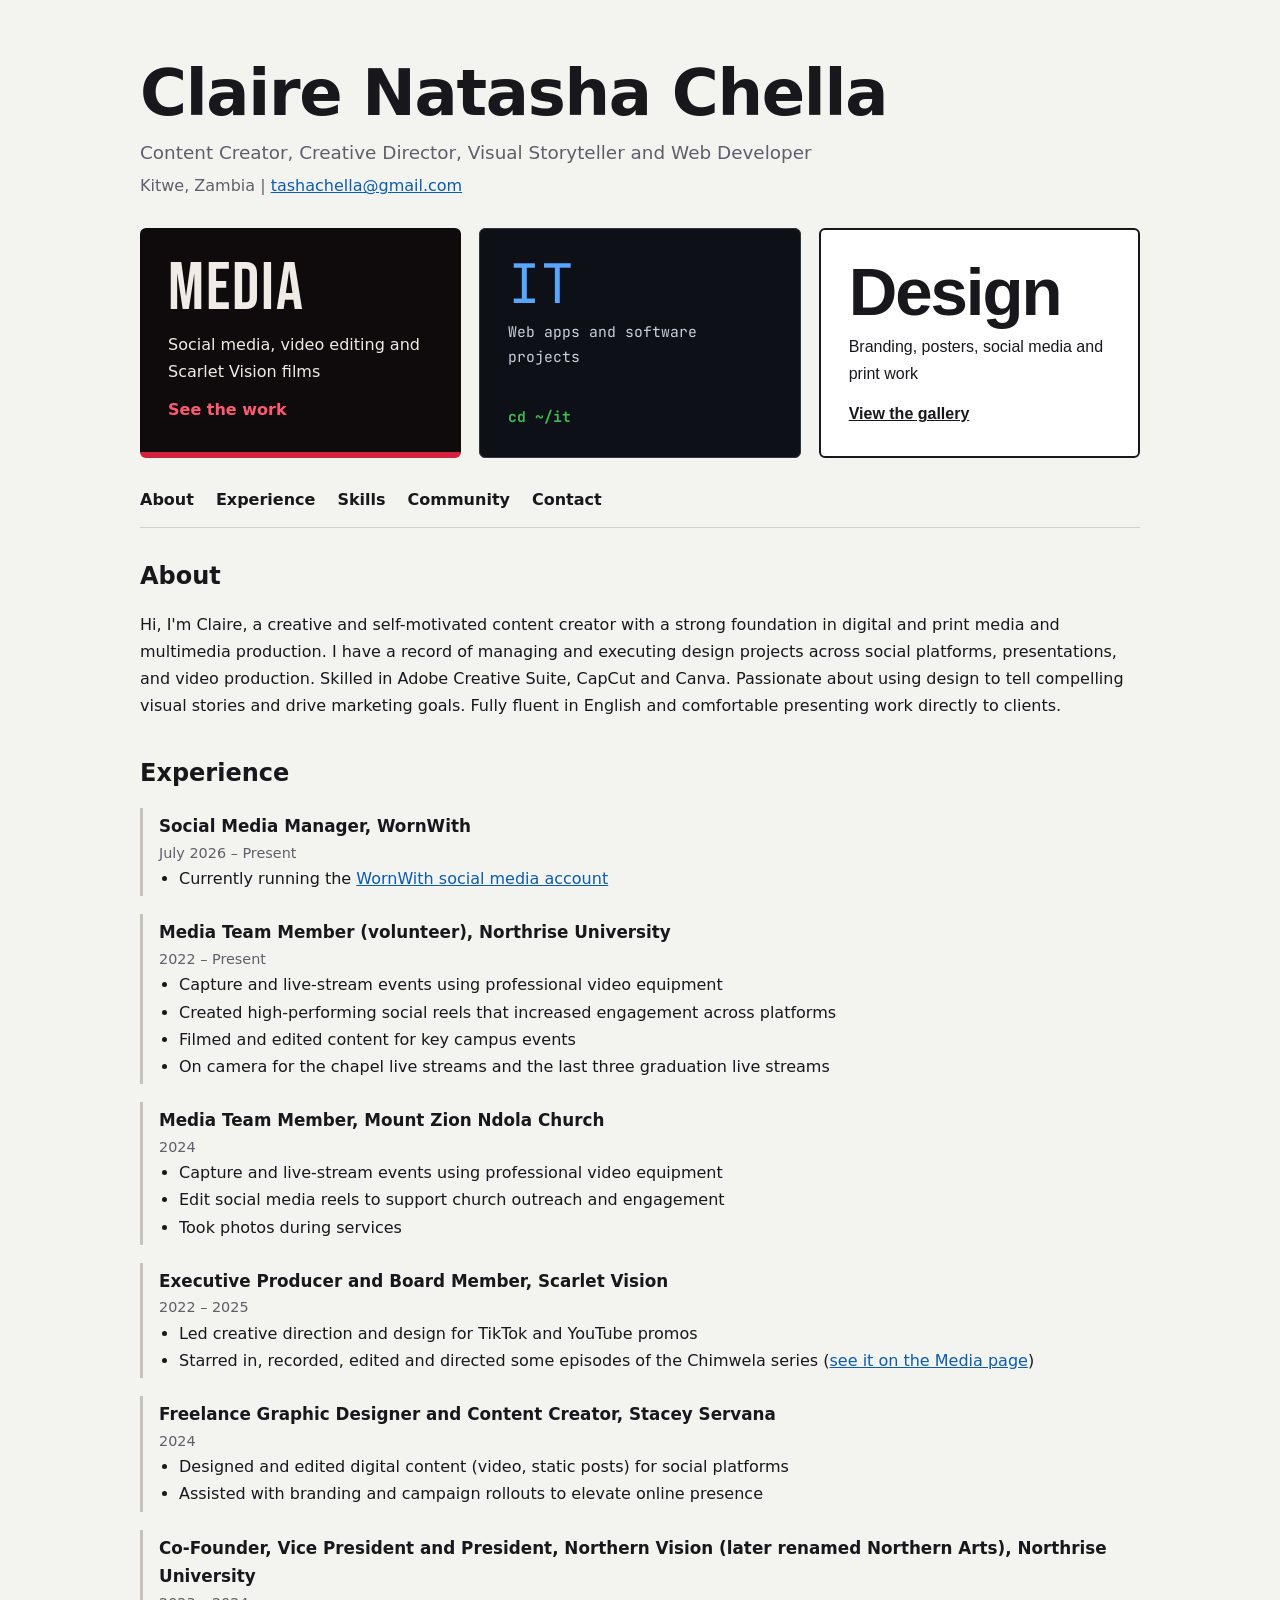
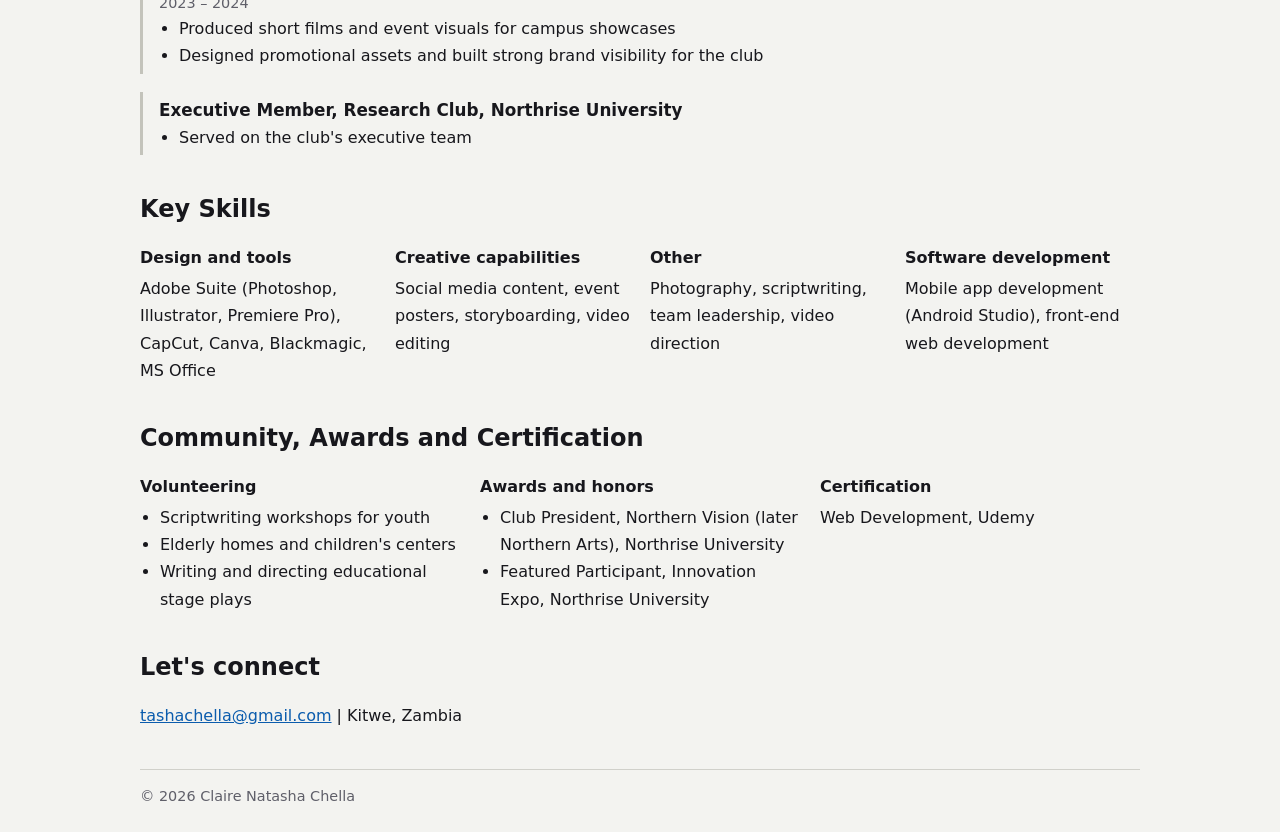
==== index.html @ 5e36069e "Add files via upload" ====
<!DOCTYPE html>
<html lang="en">
<head>
<meta charset="UTF-8">
<meta name="viewport" content="width=device-width, initial-scale=1.0">
<title>Claire Natasha Chella | Portfolio</title>
<meta name="description" content="Portfolio of Claire Natasha Chella, content creator, creative director and web developer based in Kitwe, Zambia.">
<link rel="preconnect" href="https://fonts.googleapis.com"><link rel="preconnect" href="https://fonts.gstatic.com" crossorigin>
<link href="https://fonts.googleapis.com/css2?family=Bebas+Neue&family=JetBrains+Mono:wght@500&display=swap" rel="stylesheet">
<link rel="stylesheet" href="style.css">
</head>
<body>
<main>
<header class="intro">
  <img class="portrait" src="claire-home.jpg" alt="Photo of Claire Natasha Chella" width="170" height="170" onerror="this.style.display='none'">
  <div>
  <h1>Claire Natasha Chella</h1>
  <p class="role">Content Creator, Creative Director, Visual Storyteller and Web Developer</p>
  <p>Kitwe, Zambia | <a href="mailto:tashachella@gmail.com">tashachella@gmail.com</a></p>
</div>
</header>

<div class="doors">
  <a class="door media" href="media.html">
    <span class="d-title">Media</span>
    <span>Social media, video editing and Scarlet Vision films</span>
    <span class="go">See the work</span>
  </a>
  <a class="door it" href="it.html">
    <span class="d-title">IT</span>
    <span>Web apps and software projects</span>
    <span class="go">cd ~/it</span>
  </a>
  <a class="door design" href="design.html">
    <span class="d-title">Design</span>
    <span>Branding, posters, social media and print work</span>
    <span class="go">View the gallery</span>
  </a>
</div>

<nav><a href="#about">About</a><a href="#experience">Experience</a><a href="#skills">Skills</a><a href="#more">Community</a><a href="#contact">Contact</a></nav>

<section id="about">
  <h2>About</h2>
  <p>Hi, I'm Claire, a creative and self-motivated content creator with a strong foundation in digital and print media and multimedia production. I have a record of managing and executing design projects across social platforms, presentations, and video production. Skilled in Adobe Creative Suite, CapCut and Canva. Passionate about using design to tell compelling visual stories and drive marketing goals. Fully fluent in English and comfortable presenting work directly to clients.</p>
</section>

<section id="experience">
  <h2>Experience</h2>
  <div class="job"><h3>Social Media Manager, WornWith <span>July 2026 – Present</span></h3>
    <ul><li>Currently running the <a href="https://www.tiktok.com/@wornwith?_r=1&amp;_t=ZS-9AvWdNtzrW5">WornWith social media account</a></li></ul></div>
  <div class="job"><h3>Media Team Member (volunteer), Northrise University <span>2022 – Present</span></h3>
    <ul><li>Capture and live-stream events using professional video equipment</li><li>Created high-performing social reels that increased engagement across platforms</li><li>Filmed and edited content for key campus events</li><li>On camera for the chapel live streams and the last three graduation live streams</li></ul></div>
  <div class="job"><h3>Media Team Member, Mount Zion Ndola Church <span>2024</span></h3>
    <ul><li>Capture and live-stream events using professional video equipment</li><li>Edit social media reels to support church outreach and engagement</li><li>Took photos during services</li></ul></div>
  <div class="job"><h3>Executive Producer and Board Member, Scarlet Vision <span>2022 – 2025</span></h3>
    <ul><li>Led creative direction and design for TikTok and YouTube promos</li><li>Starred in, recorded, edited and directed some episodes of the Chimwela series (<a href="media.html">see it on the Media page</a>)</li></ul></div>
  <div class="job"><h3>Freelance Graphic Designer and Content Creator, Stacey Servana <span>2024</span></h3>
    <ul><li>Designed and edited digital content (video, static posts) for social platforms</li><li>Assisted with branding and campaign rollouts to elevate online presence</li></ul></div>
  <div class="job"><h3>Co-Founder, Vice President and President, Northern Vision (later renamed Northern Arts), Northrise University <span>2023 – 2024</span></h3>
    <ul><li>Produced short films and event visuals for campus showcases</li><li>Designed promotional assets and built strong brand visibility for the club</li></ul></div>
  <div class="job"><h3>Executive Member, Research Club, Northrise University</h3>
    <ul><li>Served on the club's executive team</li></ul></div>
</section>

<section id="skills">
  <h2>Key Skills</h2>
  <div class="cols">
    <div><h4>Design and tools</h4><p>Adobe Suite (Photoshop, Illustrator, Premiere Pro), CapCut, Canva, Blackmagic, MS Office</p></div>
    <div><h4>Creative capabilities</h4><p>Social media content, event posters, storyboarding, video editing</p></div>
    <div><h4>Other</h4><p>Photography, scriptwriting, team leadership, video direction</p></div>
    <div><h4>Software development</h4><p>Mobile app development (Android Studio), front-end web development</p></div>
  </div>
</section>

<section id="more">
  <h2>Community, Awards and Certification</h2>
  <div class="cols">
    <div><h4>Volunteering</h4><ul><li>Scriptwriting workshops for youth</li><li>Elderly homes and children's centers</li><li>Writing and directing educational stage plays</li></ul></div>
    <div><h4>Awards and honors</h4><ul><li>Club President, Northern Vision (later Northern Arts), Northrise University</li><li>Featured Participant, Innovation Expo, Northrise University</li></ul></div>
    <div><h4>Certification</h4><p>Web Development, Udemy</p></div>
  </div>
</section>

<section id="contact">
  <h2>Let's connect</h2>
  <p><a href="mailto:tashachella@gmail.com">tashachella@gmail.com</a> | Kitwe, Zambia</p>
</section>

<footer>© 2026 Claire Natasha Chella</footer>
</main>
</body>
</html>
---- style.css ----
*{margin:0;padding:0;box-sizing:border-box}
:root{--ink:#17171c;--paper:#f3f3f0;--muted:#5f5f69}
body{font-family:'Segoe UI',system-ui,sans-serif;background:var(--paper);color:var(--ink);line-height:1.7;padding:24px}
main{max-width:1000px;margin:0 auto}
a{color:#0b5cad}
a:focus-visible{outline:3px solid #0b5cad;outline-offset:2px}
header{padding:36px 0 28px}
h1{font-size:clamp(2.2rem,7vw,4rem);line-height:1.05;letter-spacing:-.02em}
.role{font-size:1.15rem;margin:10px 0 4px}
header p{color:var(--muted)}
.doors{display:grid;grid-template-columns:repeat(auto-fit,minmax(280px,1fr));gap:18px;margin-bottom:28px}
.door{display:flex;flex-direction:column;gap:8px;min-height:230px;padding:28px;border-radius:6px;text-decoration:none;transition:transform .2s}
.door:hover,.door:focus-visible{transform:translateY(-4px)}
.d-title{font-size:4.2rem;line-height:1}
.go{margin-top:auto;font-weight:700}
.door.media{background:#0f0b0c;color:#f1ebe8;border-bottom:6px solid #d4213d}
.door.media .d-title{font-family:'Bebas Neue',Impact,sans-serif;letter-spacing:.03em}
.door.media .go{color:#ff5a72}
.door.it{background:#0d1117;color:#c9d1d9;border:1px solid #30363d;font-family:'JetBrains Mono',ui-monospace,Consolas,monospace;font-size:.92rem}
.door.it .d-title{font-family:'JetBrains Mono',ui-monospace,Consolas,monospace;color:#58a6ff;font-size:3.4rem}
.door.it .go{color:#3fb950}
nav{display:flex;flex-wrap:wrap;gap:6px 22px;margin-bottom:28px;padding-bottom:14px;border-bottom:1px solid #d0d0ca}
nav a{color:var(--ink);font-weight:600;text-decoration:none}
nav a:hover{text-decoration:underline}
section{margin-bottom:34px}
h2{font-size:1.5rem;margin-bottom:14px}
.job{padding:4px 0 4px 16px;border-left:3px solid #c3c3bb;margin-bottom:18px}
.job h3{font-size:1.05rem}
.job span{display:block;font-size:.9rem;font-weight:400;color:var(--muted)}
ul{padding-left:20px}
.cols{display:grid;grid-template-columns:repeat(auto-fit,minmax(230px,1fr));gap:20px}
h4{margin-bottom:4px}
footer{color:var(--muted);font-size:.9rem;margin-top:40px;padding-top:14px;border-top:1px solid #d0d0ca}
@media(prefers-reduced-motion:reduce){.door{transition:none}}
.door.design{background:#fff;color:var(--ink);border:2px solid var(--ink);font-family:'Helvetica Neue',Helvetica,Arial,sans-serif}
.door.design .d-title{font-weight:700;letter-spacing:-.03em}
.door.design .go{text-decoration:underline}

header.intro{display:flex;align-items:center;gap:32px;flex-wrap:wrap}
.portrait{width:170px;height:170px;border-radius:50%;object-fit:cover;object-position:center top;border:4px solid var(--ink)}
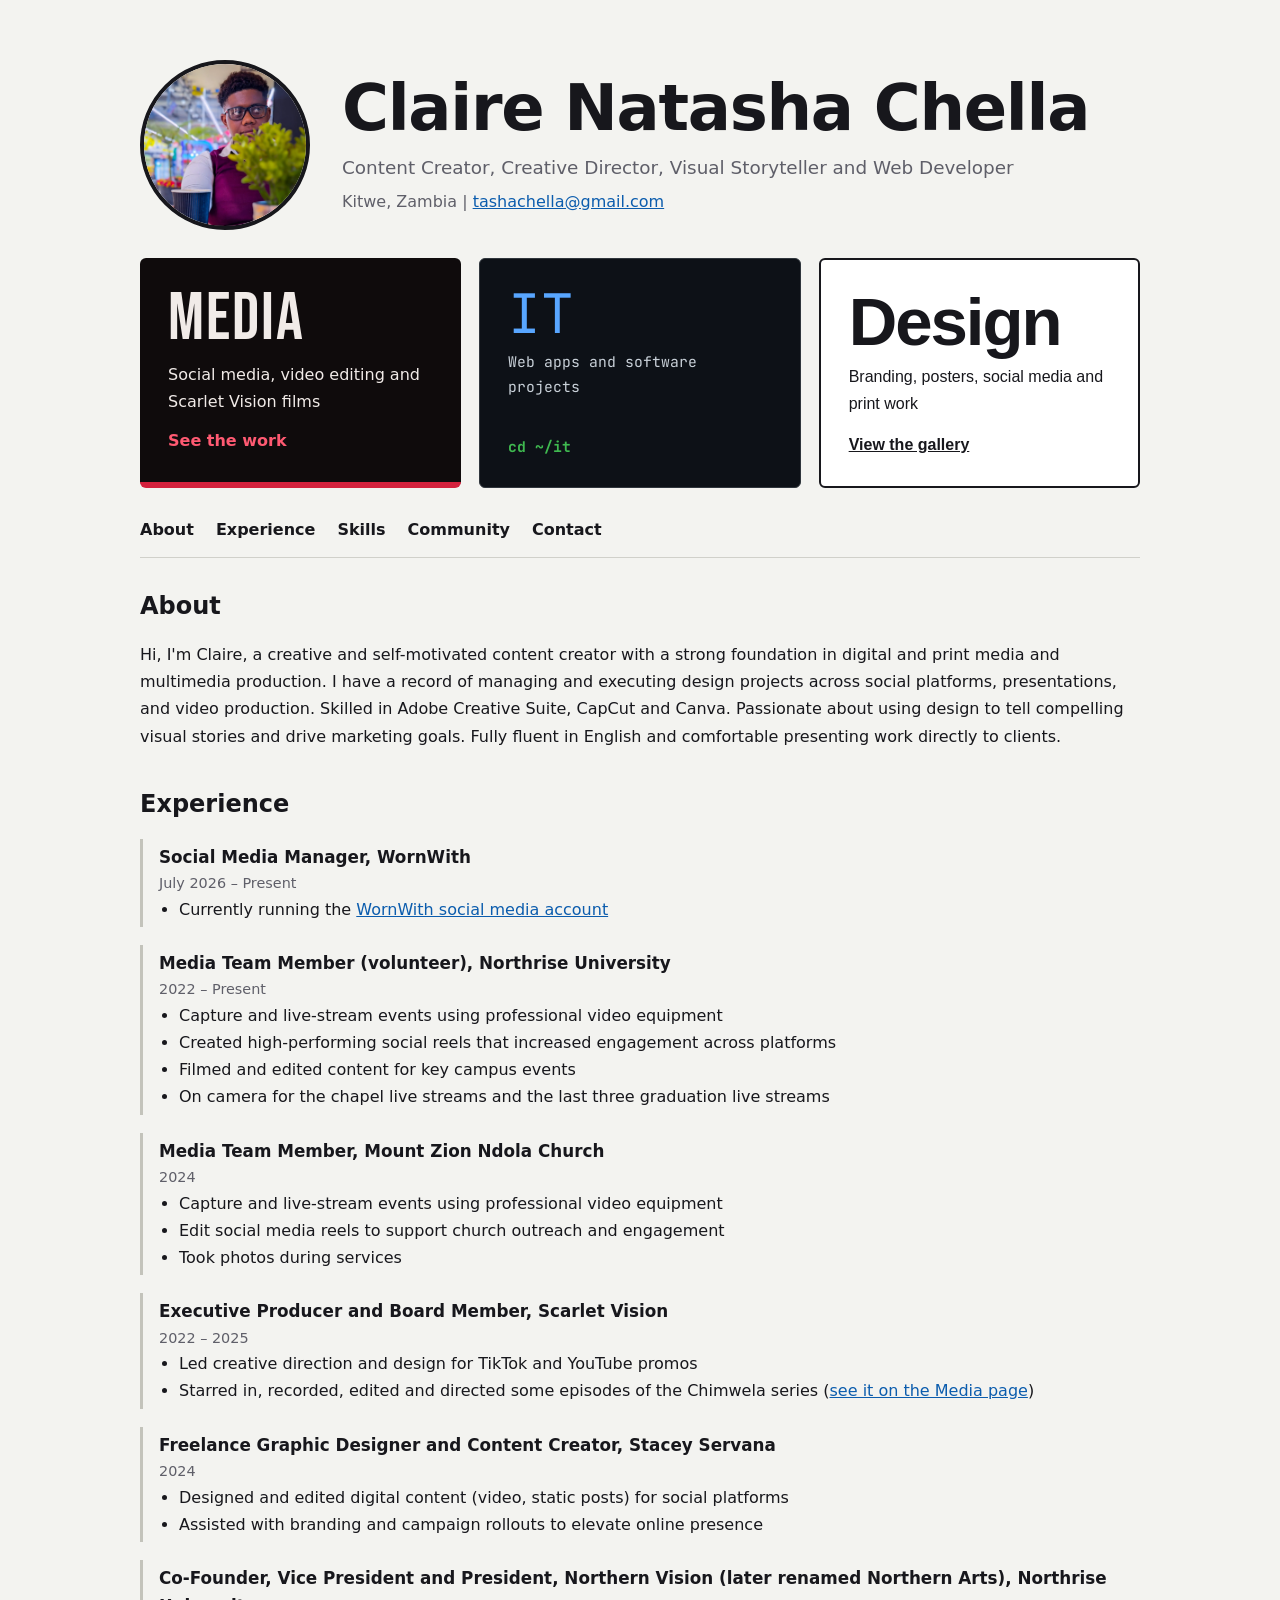
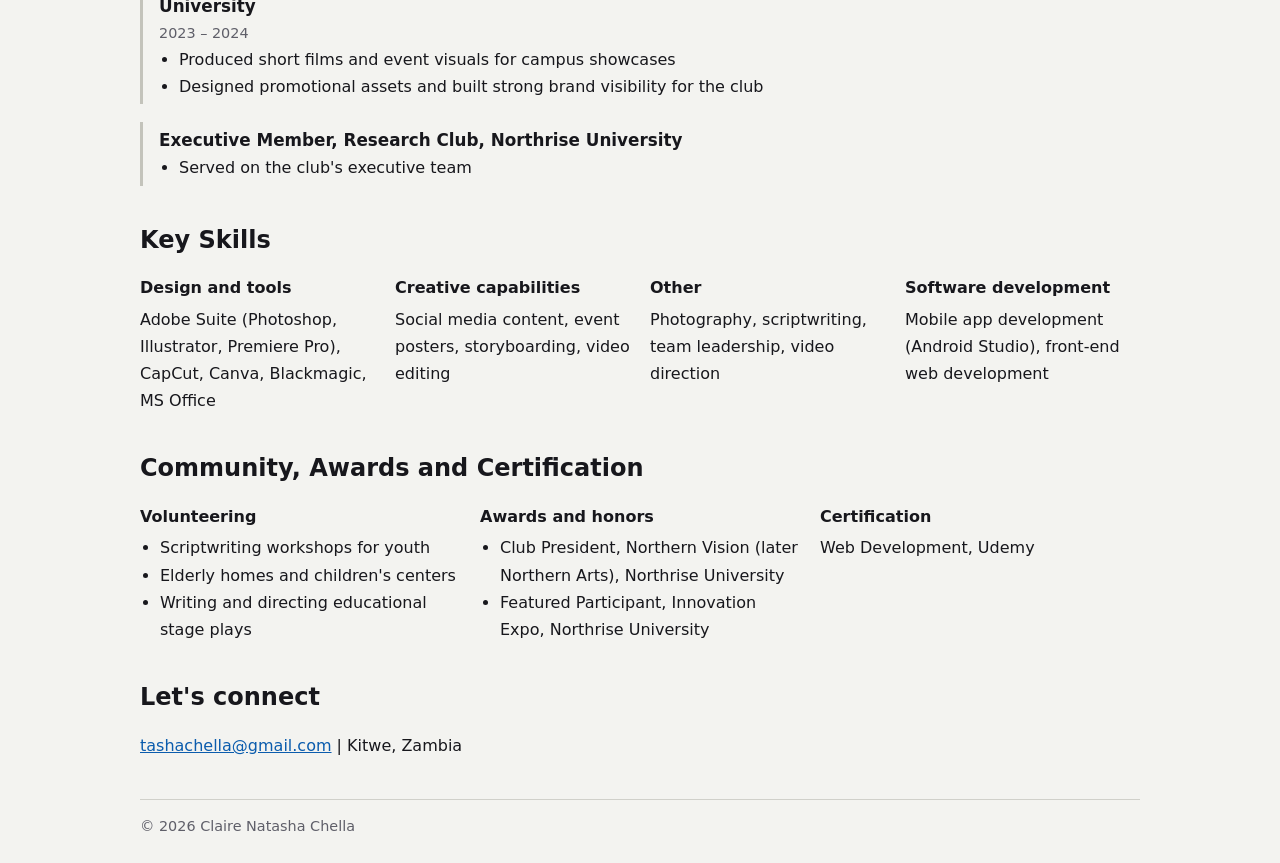
==== commit d12b2784: "Update index.html pic" ====
--- a/index.html
+++ b/index.html
@@ -12,7 +12,7 @@
 <body>
 <main>
 <header class="intro">
-  <img class="portrait" src="claire-home.jpg" alt="Photo of Claire Natasha Chella" width="170" height="170" onerror="this.style.display='none'">
+  <img class="portrait" src="claire-home.jpeg" alt="Photo of Claire Natasha Chella" width="170" height="170" onerror="this.style.display='none'">
   <div>
   <h1>Claire Natasha Chella</h1>
   <p class="role">Content Creator, Creative Director, Visual Storyteller and Web Developer</p>
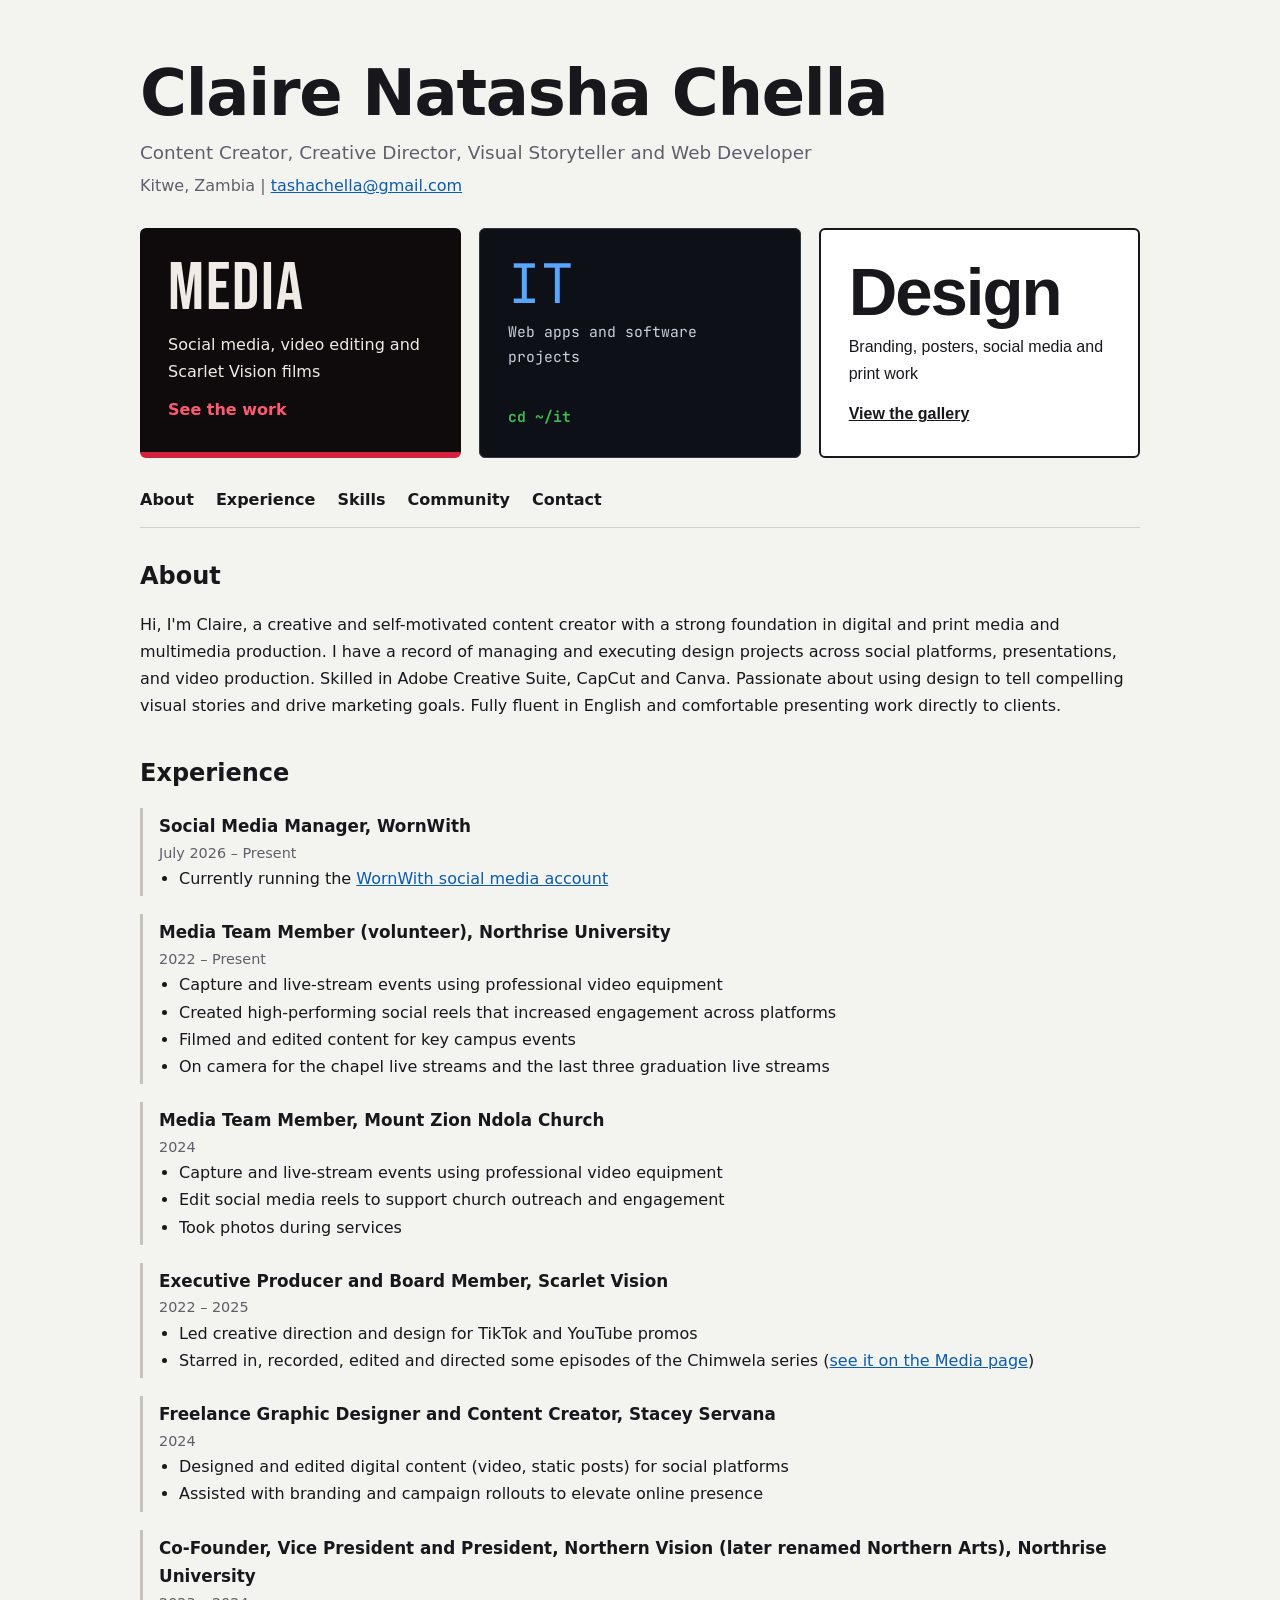
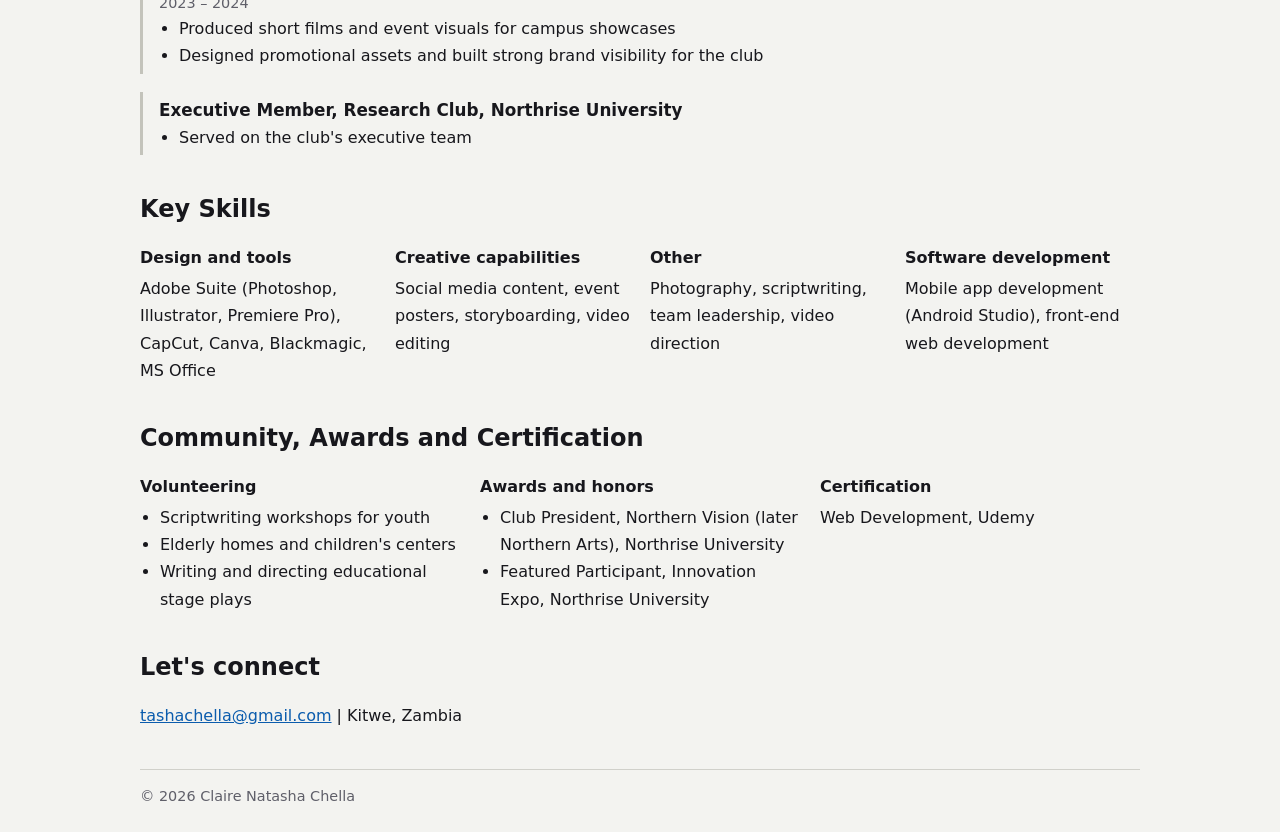
==== commit 1e685e5e: "Add files via upload" ====
--- a/index.html
+++ b/index.html
@@ -12,7 +12,7 @@
 <body>
 <main>
 <header class="intro">
-  <img class="portrait" src="claire-home.jpeg" alt="Photo of Claire Natasha Chella" width="170" height="170" onerror="this.style.display='none'">
+  <img class="portrait" src="claire-home.jpg" alt="Photo of Claire Natasha Chella" width="170" height="170" onerror="this.style.display='none'">
   <div>
   <h1>Claire Natasha Chella</h1>
   <p class="role">Content Creator, Creative Director, Visual Storyteller and Web Developer</p>
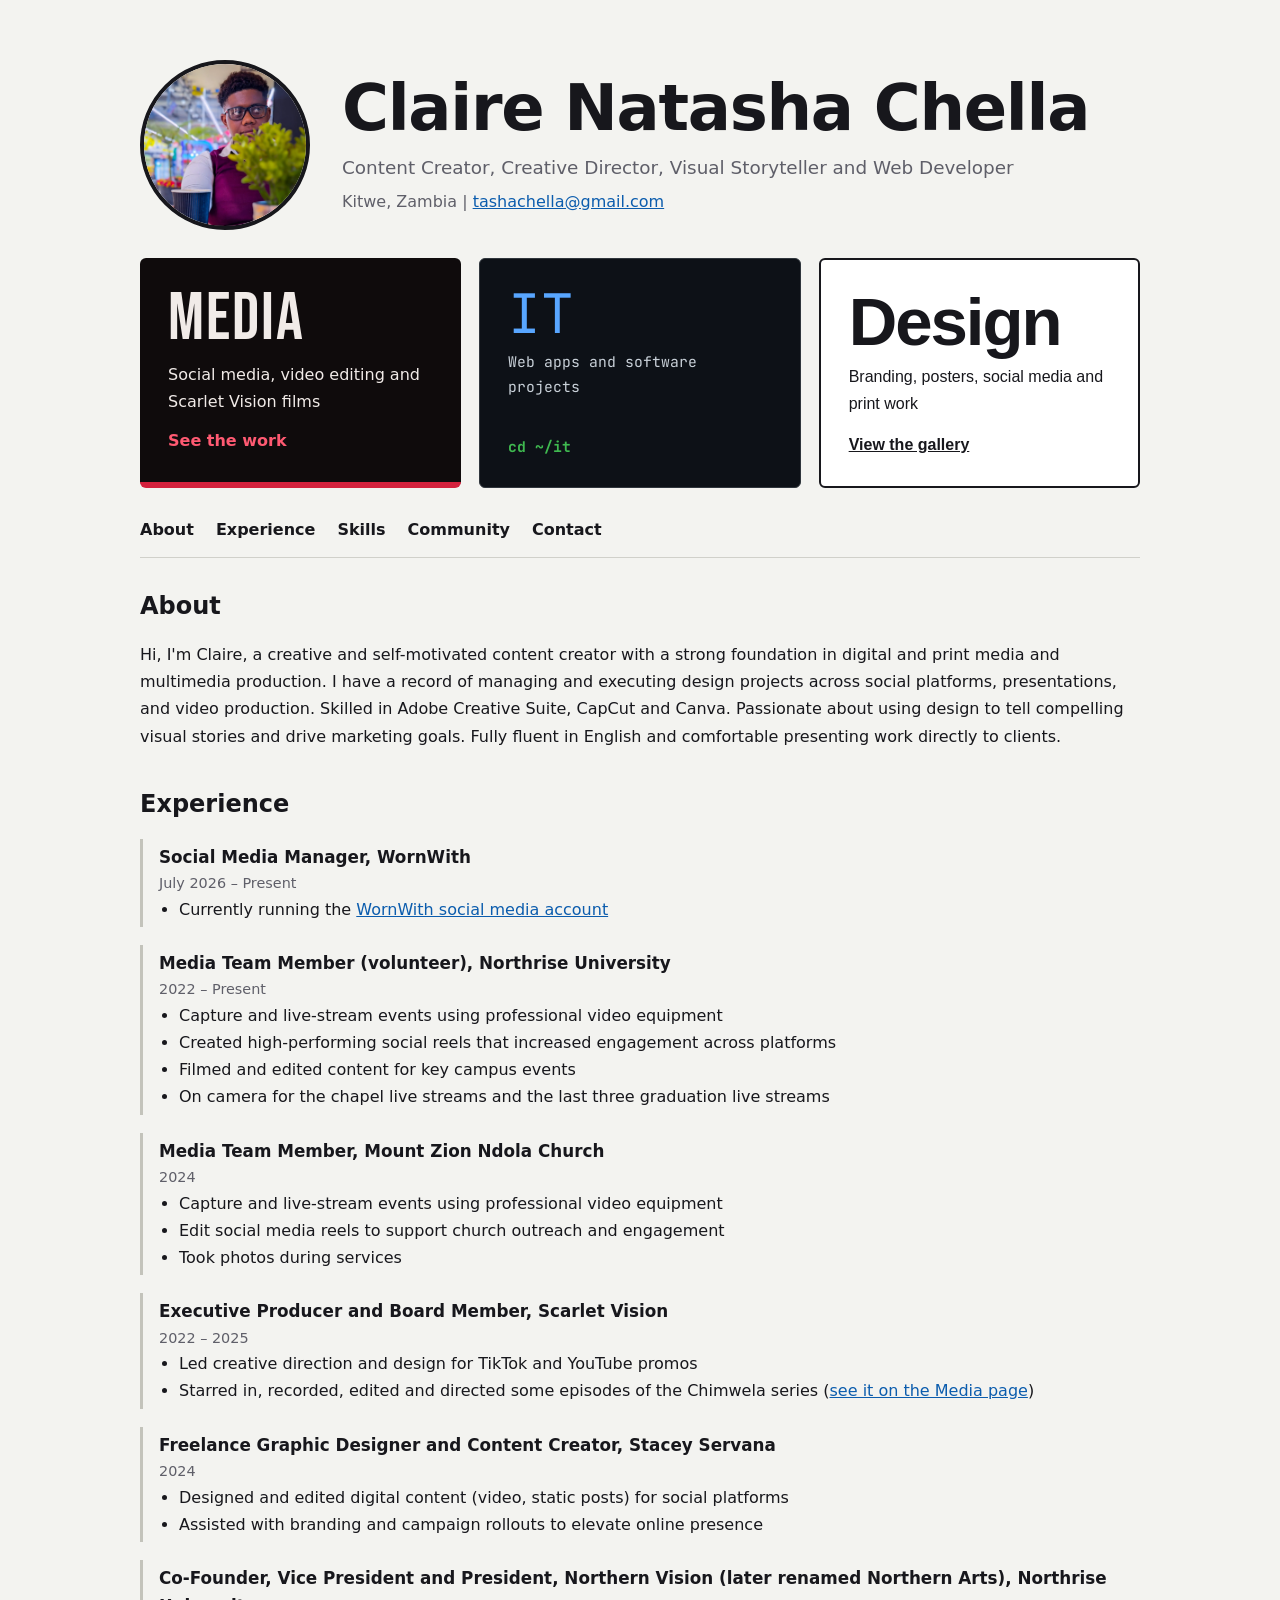
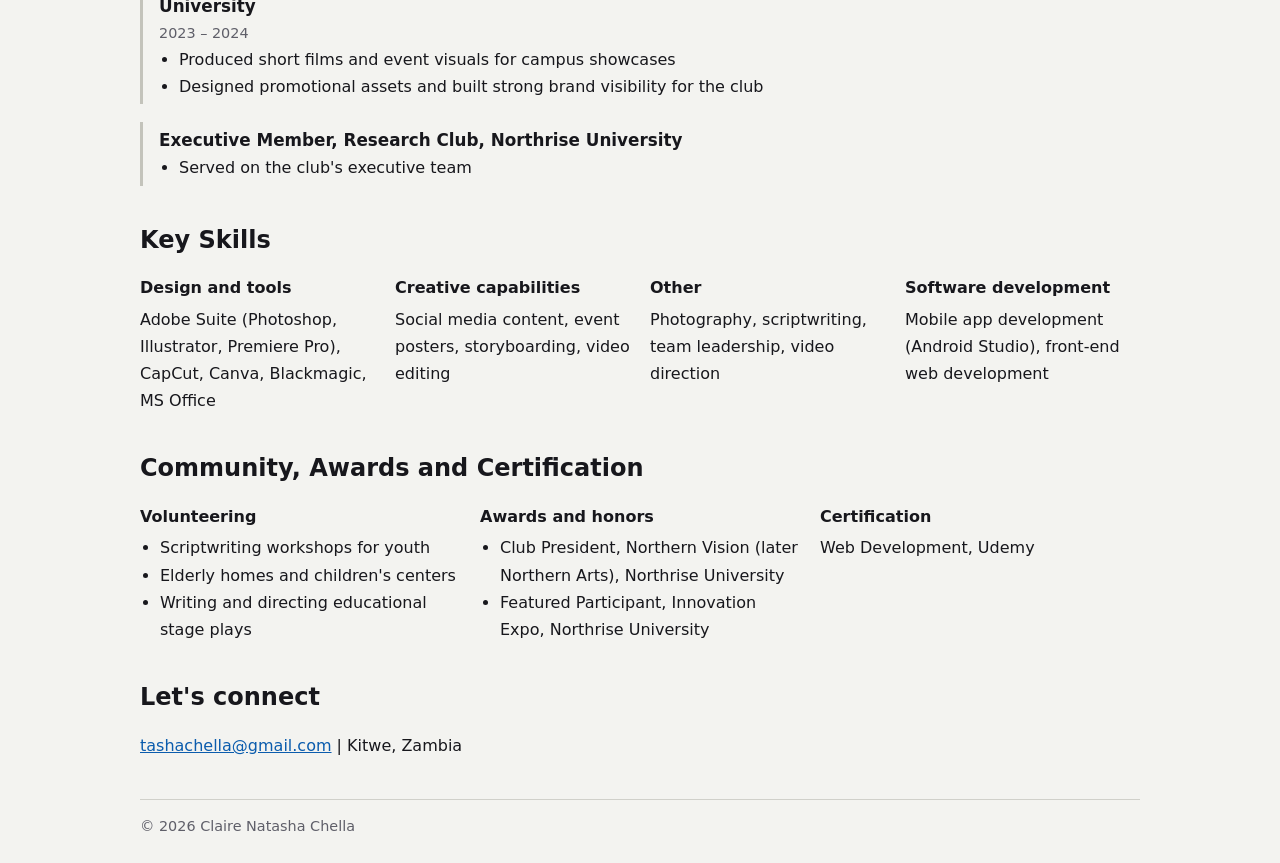
==== commit a18f7cfa: "Update index.html" ====
--- a/index.html
+++ b/index.html
@@ -12,7 +12,7 @@
 <body>
 <main>
 <header class="intro">
-  <img class="portrait" src="claire-home.jpg" alt="Photo of Claire Natasha Chella" width="170" height="170" onerror="this.style.display='none'">
+  <img class="portrait" src="claire-home.jpeg" alt="Photo of Claire Natasha Chella" width="170" height="170" onerror="this.style.display='none'">
   <div>
   <h1>Claire Natasha Chella</h1>
   <p class="role">Content Creator, Creative Director, Visual Storyteller and Web Developer</p>
